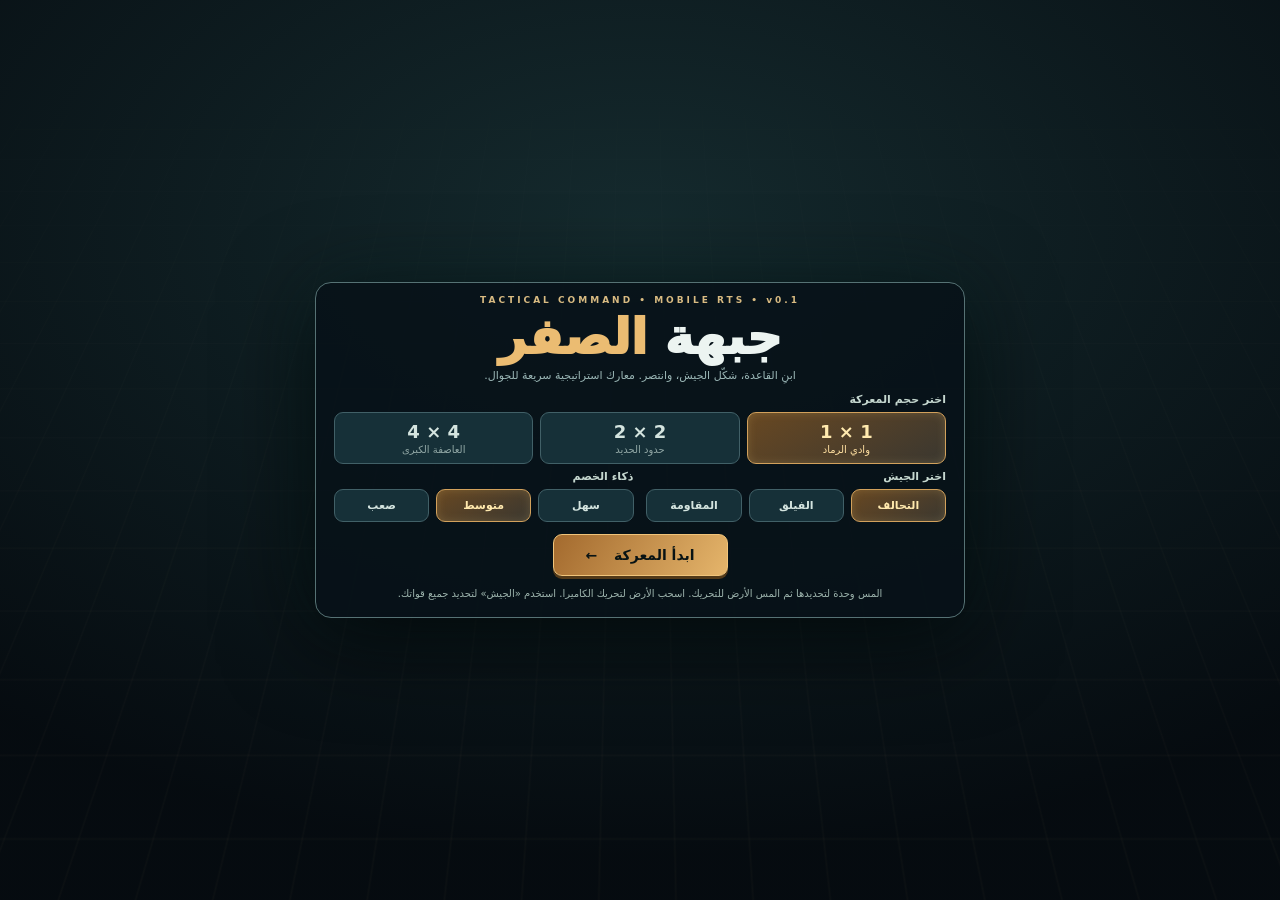
==== index.html @ 963eb769 "Add playable mobile RTS and Vercel-ready static app" ====
<!doctype html>
<html lang="ar" dir="rtl">
<head>
  <meta charset="utf-8">
  <meta name="viewport" content="width=device-width,initial-scale=1,maximum-scale=1,viewport-fit=cover,user-scalable=no">
  <meta name="theme-color" content="#0b1318">
  <meta name="mobile-web-app-capable" content="yes">
  <meta name="apple-mobile-web-app-capable" content="yes">
  <title>جبهة الصفر | ZERO FRONTIER</title>
  <link rel="stylesheet" href="styles.css">
  <link rel="manifest" href="manifest.webmanifest">
</head>
<body>
  <div id="gameRoot">
    <canvas id="gameCanvas" aria-label="ساحة المعركة"></canvas>
    <div id="hud" class="hidden">
      <div id="topbar">
        <div class="brand">جبهة <em>الصفر</em> <small>ZERO FRONTIER</small></div>
        <div class="stat"><span>الرصيد</span><b id="money">0</b><i>◈</i></div>
        <div class="stat hideSmall"><span>الدخل</span><b id="income">+0/ث</b></div>
        <div class="stat"><span>الجيش</span><b id="unitCount">0</b></div>
        <div class="stat hideSmall"><span>القواعد</span><b id="baseCount">0:0</b></div>
        <div class="spacer"></div>
        <button id="selectArmy" class="topBtn" title="تحديد كامل الجيش">☷ <span>الجيش</span></button>
        <button id="attackMove" class="topBtn" title="تفعيل هجوم أثناء التحرك">⌖ <span>هجوم</span></button>
        <button id="pauseBtn" class="topBtn" title="إيقاف مؤقت">Ⅱ</button>
      </div>
      <div id="notification"></div>
      <div id="leftTools">
        <button id="zoomIn" title="تقريب">＋</button>
        <button id="zoomOut" title="إبعاد">−</button>
        <button id="centerBase" title="العودة للقاعدة">⌂</button>
      </div>
      <div id="bottomArea">
        <div id="selectionInfo"><div class="selectionTitle" id="selectedTitle">القيادة العسكرية</div><div id="selectedDetails">ابنِ قاعدتك، ثم أنتج القوات ودافع عنها.</div></div>
        <div id="actionPanel"><div id="panelTabs"><button class="panelTab active" data-tab="build">▤ البناء</button><button class="panelTab" data-tab="units">⚔ القوات</button></div><div id="actionBar"></div></div>
        <div class="miniWrap"><canvas id="minimap" width="195" height="100" title="خريطة مصغرة"></canvas><div id="matchClock">00:00</div></div>
      </div>
      <button id="cancelMode" class="hidden">✕ إلغاء الأمر</button>
      <div id="hoverNote" class="hidden"></div>
    </div>
    <div id="startScreen" class="screen">
      <div class="menuBackdrop"></div>
      <div class="menuShell">
        <div class="eyebrow">TACTICAL COMMAND • MOBILE RTS • v0.1</div>
        <h1>جبهة <span>الصفر</span></h1>
        <p class="tagline">ابنِ القاعدة، شكّل الجيش، وانتصر. معارك استراتيجية سريعة للجوال.</p>
        <div class="configTitle">اختر حجم المعركة</div>
        <div class="choices" id="mapChoices">
          <button data-map="duel" class="choice active"><b>1 × 1</b><small>وادي الرماد</small></button>
          <button data-map="squads" class="choice"><b>2 × 2</b><small>حدود الحديد</small></button>
          <button data-map="war" class="choice"><b>4 × 4</b><small>العاصفة الكبرى</small></button>
        </div>
        <div class="configRow"><div><div class="configTitle">اختر الجيش</div><div class="choices compact" id="factionChoices">
          <button class="choice active" data-faction="alliance">التحالف</button><button class="choice" data-faction="legion">الفيلق</button><button class="choice" data-faction="rebels">المقاومة</button>
        </div></div><div><div class="configTitle">ذكاء الخصم</div><div class="choices compact" id="difficultyChoices">
          <button class="choice" data-diff="easy">سهل</button><button class="choice active" data-diff="normal">متوسط</button><button class="choice" data-diff="hard">صعب</button>
        </div></div></div>
        <button id="startBtn" class="primary">ابدأ المعركة <span>←</span></button>
        <p class="hint">المس وحدة لتحديدها ثم المس الأرض للتحريك. اسحب الأرض لتحريك الكاميرا. استخدم «الجيش» لتحديد جميع قواتك.</p>
      </div>
    </div>
    <div id="endScreen" class="screen hidden"><div class="endPanel"><div id="endIcon">✦</div><h2 id="endTitle"></h2><p id="endDetails"></p><button id="restartBtn" class="primary">معركة جديدة ↻</button></div></div>
    <div id="portraitGuard"><div class="rotateIcon">↻</div><h2>دوّر الهاتف للوضع الأفقي</h2><p>اللعبة مصمّمة للشاشة بالعرض</p></div>
    <div id="pauseOverlay" class="hidden"><div class="pauseCard"><h2>المعركة متوقفة</h2><button id="resumeBtn" class="primary">متابعة</button><button id="exitBtn" class="secondary">القائمة الرئيسية</button></div></div>
  </div>
  <script src="game.js"></script>
  <script>if ("serviceWorker" in navigator && location.protocol !== "file:") navigator.serviceWorker.register("./sw.js").catch(()=>{});</script>
</body>
</html>
---- styles.css ----
:root{--bg:#081116;--panel:rgba(10,23,27,.92);--line:#355158;--accent:#e4b465;--green:#4ed4a4;--muted:#a3b3b2;--red:#f07e70}
*{box-sizing:border-box;-webkit-tap-highlight-color:transparent}html,body{margin:0;width:100%;height:100%;overflow:hidden;background:#081116;color:#ecf4f1;font-family:system-ui,-apple-system,"Segoe UI",Tahoma,sans-serif;user-select:none;touch-action:none}
button{font:inherit;color:inherit;cursor:pointer;touch-action:manipulation}button:disabled{opacity:.38;cursor:default}.hidden{display:none!important}#gameRoot{height:100dvh;width:100vw;overflow:hidden;position:relative;background:#0a1217}#gameCanvas{position:absolute;inset:0;width:100%;height:100%;display:block;touch-action:none}
#hud{position:absolute;inset:0;pointer-events:none}#hud button,#hud canvas{pointer-events:auto}#topbar{position:absolute;top:0;left:0;right:0;min-height:49px;display:flex;flex-direction:row;align-items:center;gap:10px;padding:5px max(9px,env(safe-area-inset-right)) 5px max(9px,env(safe-area-inset-left));background:linear-gradient(#07151bee,#14272cdb);border-bottom:1px solid #58706b8a;box-shadow:0 5px 15px #0008}.brand{font-weight:900;white-space:nowrap;font-size:15px;color:#f3f6ed;border-left:1px solid #56706c;padding-left:10px}.brand em{font-style:normal;color:var(--accent)}.brand small{display:block;font-size:7px;letter-spacing:2px;font-weight:700;color:#93b0ab;text-align:right}.stat{display:flex;gap:5px;align-items:center;white-space:nowrap;font-size:11px;color:#b4c5c0}.stat b{font-size:15px;color:#fff;direction:ltr;unicode-bidi:embed}.stat i{font-style:normal;color:#f0c379}.spacer{flex:1}.topBtn{background:#173138b8;border:1px solid #56706c;border-radius:7px;padding:8px 9px;font-size:12px;font-weight:700}.topBtn.active{background:#6e5030;color:#ffdda0;border-color:#d6a75e}#notification{position:absolute;top:56px;left:50%;transform:translateX(-50%);max-width:70%;padding:7px 12px;background:#10252de8;border:1px solid #c8a266;color:#fff5d9;border-radius:7px;font-size:12px;opacity:0;transition:opacity .3s;text-align:center}#notification.show{opacity:1}
#leftTools{position:absolute;top:73px;left:10px;display:grid;gap:7px}#leftTools button{width:37px;height:34px;background:#0a1c23cc;border:1px solid #5a7270;border-radius:8px;font-weight:800;font-size:20px}
#bottomArea{position:absolute;left:0;right:0;bottom:0;min-height:101px;background:linear-gradient(0deg,#06141af2,#142a2dea);border-top:1px solid #537071;display:flex;flex-direction:row;align-items:center;gap:8px;padding:7px max(8px,env(safe-area-inset-right)) calc(7px + env(safe-area-inset-bottom)) max(8px,env(safe-area-inset-left));box-shadow:0 -8px 24px #06101299}.miniWrap{width:146px;flex-shrink:0;position:relative;order:3}#minimap{width:146px;height:77px;border:1px solid #75968a;border-radius:4px;background:#253a36;display:block}#matchClock{position:absolute;top:3px;left:3px;background:#06161de6;padding:1px 4px;font-size:10px;font-family:monospace;direction:ltr;border-radius:3px}.selectionTitle{font-size:12px;font-weight:850;color:var(--accent);margin-bottom:5px}#selectionInfo{width:165px;max-width:23%;font-size:10px;line-height:1.45;color:#b3c6bc;border-left:1px solid #55716a;min-height:74px;display:flex;flex-direction:column;justify-content:center;padding:5px 0 5px 7px;order:1}#selectedDetails{max-height:50px;overflow:hidden}#actionPanel{flex:1;min-width:0;display:flex;flex-direction:column;gap:4px;order:2;align-items:stretch}#panelTabs{display:flex;gap:5px;height:23px}#panelTabs .panelTab{padding:1px 14px;background:#20383a;border:1px solid #56716c;border-radius:6px;color:#bdd1c7;font-size:10px;font-weight:800}#panelTabs .panelTab.active{background:#a4773f;color:#131e20;border-color:#ecc680}#actionBar{display:flex;gap:5px;flex-wrap:nowrap;justify-content:flex-start;align-items:center;max-height:67px;overflow-x:auto;overflow-y:hidden;overscroll-behavior:contain;scrollbar-width:none}.action{flex:0 0 83px;min-height:62px;border:1px solid #526e6b;border-bottom:2px solid #8d9b84;border-radius:8px;background:linear-gradient(155deg,#284245,#152b31);position:relative;padding:5px 3px;display:flex;flex-direction:column;align-items:center;justify-content:center;gap:2px}.action:active{transform:translateY(1px)}.action.active{border-color:#ffcb78;background:#674521}.action .glyph{font-size:21px;line-height:1}.action .label{font-size:11px;font-weight:750;white-space:nowrap}.action .cost{font-size:9px;color:#ffcc8d;white-space:nowrap}#cancelMode{pointer-events:auto;position:absolute;bottom:114px;left:50%;transform:translateX(-50%);background:#572e2b;color:#ffe4d7;border:1px solid #d9856e;border-radius:10px;padding:10px 20px;box-shadow:0 5px 20px #0008}#hoverNote{position:absolute;bottom:119px;right:12px;background:#092029d9;border:1px solid #558479;border-radius:6px;padding:7px 10px;font-size:11px}
.screen{position:absolute;inset:0;z-index:10;display:flex;align-items:center;justify-content:center;overflow-y:auto;background:radial-gradient(ellipse 80% 70% at 50% 25%,#1d3b40b5,#060c11ee);padding:12px}.menuBackdrop{position:absolute;inset:0;pointer-events:none;background-image:linear-gradient(90deg,#d6b47809 1px,transparent 1px),linear-gradient(0deg,#d6b47809 1px,transparent 1px);background-size:44px 44px;transform:perspective(600px) rotateX(25deg) scale(1.3);mask-image:linear-gradient(transparent,#000)}.menuShell{position:relative;width:min(650px,100%);margin:auto;padding:12px 18px 15px;text-align:center;background:#071218df;border:1px solid #567274;box-shadow:0 20px 90px #000b,0 0 80px #0e4f5233;border-radius:16px}.eyebrow{color:#d9bb82;letter-spacing:3px;font-size:9px;font-weight:900;direction:ltr}.menuShell h1{font-size:clamp(29px,5vw,49px);line-height:1.06;margin:7px 0 3px;font-weight:1000}.menuShell h1 span{color:#ebbc72}.tagline{color:#9cb8b7;font-size:11px;margin:5px 0 11px}.configTitle{font-size:11px;font-weight:850;color:#c5d7cf;margin:6px 0 6px;text-align:right}.choices{display:flex;gap:7px}.choice{flex:1;min-width:0;display:flex;flex-direction:column;align-items:center;justify-content:center;gap:2px;background:#163038;border:1px solid #416067;color:#d4e4df;border-radius:9px;padding:8px 5px;white-space:nowrap}.choice b{font-size:18px;direction:ltr}.choice small{font-size:10px;color:#93a9a7}.choice.active{background:linear-gradient(150deg,#684822,#3a3730);border:1px solid #d2a15c;color:#ffe9ae;box-shadow:inset 0 0 10px #eccb7330}.choice.active small{color:#ffe0a1}.configRow{display:grid;grid-template-columns:1fr 1fr;gap:13px;text-align:right}.compact .choice{font-size:11px;padding:9px 4px;font-weight:750}.primary{border:1px solid #f1c47a;background:linear-gradient(120deg,#a36a2e,#e5b56b);box-shadow:0 3px 0 #523918;color:#081314;font-weight:900;font-size:14px;border-radius:9px;padding:12px 30px;margin:12px auto 1px;width:fit-content;min-width:175px}.primary span{margin-right:12px}.hint{font-size:10px;line-height:1.55;color:#9eb5ae;margin:9px 0 0}.endPanel,.pauseCard{text-align:center;padding:25px 35px;background:#10252b;border:1px solid #718784;border-radius:16px;box-shadow:0 20px 80px #000d;max-width:94vw}#endIcon{font-size:60px;color:#ecc17d}.endPanel h2{font-size:29px;margin:7px}.endPanel p{font-size:13px;color:#b8c7c3}.secondary{display:block;width:100%;margin:10px auto;border:1px solid #6c8280;border-radius:8px;background:#21393c;padding:9px}#pauseOverlay{position:absolute;inset:0;z-index:9;background:#000a;display:flex;align-items:center;justify-content:center}
#portraitGuard{display:none;position:absolute;inset:0;z-index:99;background:#08171d;color:#f4e7cc;align-items:center;justify-content:center;flex-direction:column;text-align:center}.rotateIcon{font-size:65px;line-height:1;color:#e4b465}#portraitGuard h2{font-size:17px;margin:12px}#portraitGuard p{font-size:12px;color:#9aafae}
@media (orientation:portrait) and (max-width:800px){#portraitGuard{display:flex}}@media(max-height:450px){#bottomArea{min-height:87px;padding-top:4px;padding-bottom:4px}.action{min-height:54px;flex-basis:76px}.menuShell{padding:8px 12px}.menuShell h1{font-size:27px}.tagline{margin:2px 0 7px}.configTitle{margin:3px 0}.choice{padding:6px 4px}.compact .choice{padding:7px 3px}.primary{margin:8px auto 0;padding:8px}.hint{font-size:9px;margin:4px 0 0}#selectionInfo{min-height:63px}.miniWrap{width:115px}#minimap{width:115px;height:65px}#topbar{min-height:43px}.stat{font-size:10px}.stat b{font-size:12px}.brand{font-size:13px}}@media(max-width:730px){.brand small,.hideSmall,.topBtn span{display:none}#topbar{gap:6px}.brand{padding-left:7px}.topBtn{padding:7px}.miniWrap{width:93px}#minimap{width:93px;height:62px}#selectionInfo{width:115px;font-size:9px}.action{flex-basis:68px;min-height:49px}.action .glyph{font-size:17px}.action .label{font-size:9px}.action .cost{font-size:8px}}
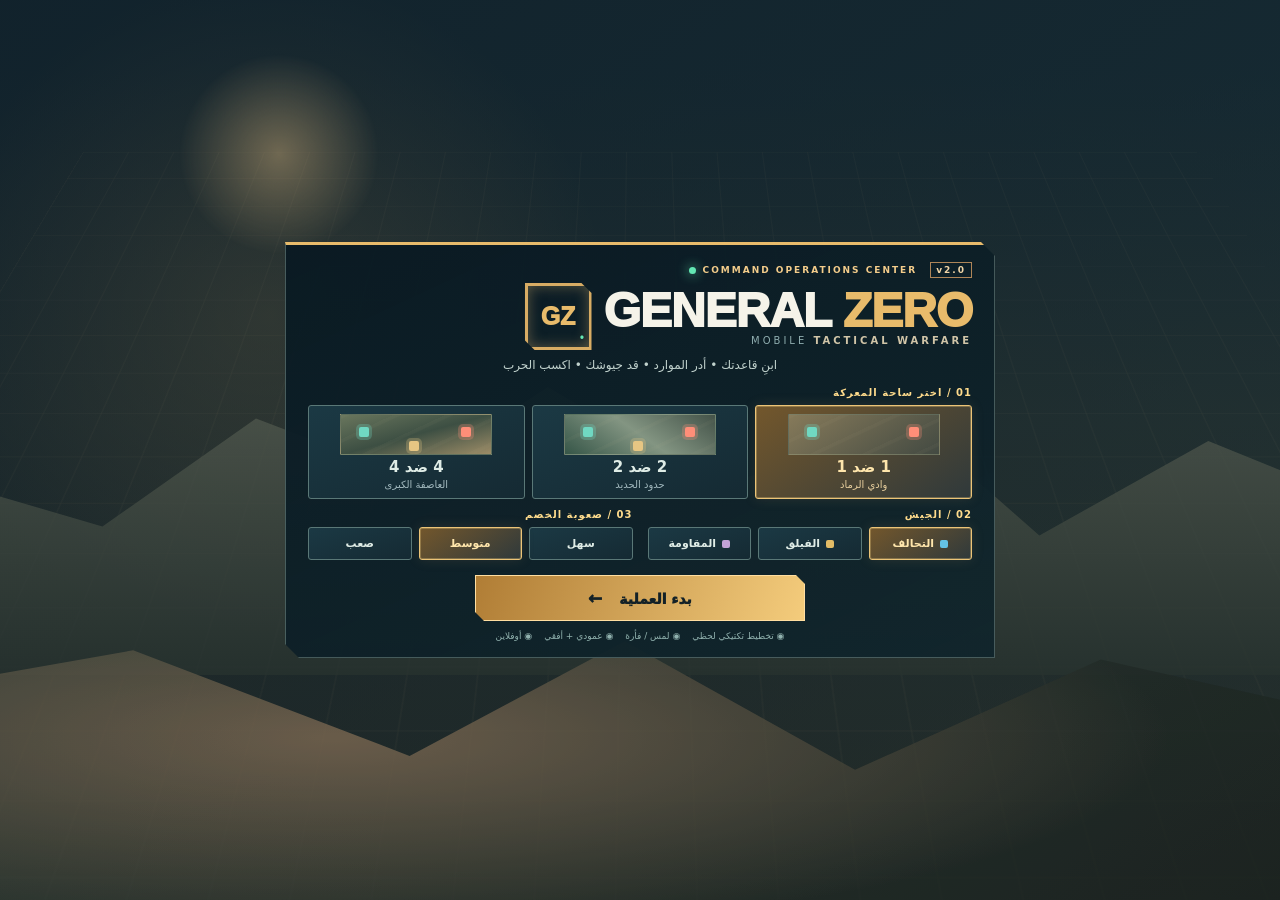
==== commit e81f79cb: "Major RTS v2 overhaul: portrait/landscape, tactics, art and auto-updating PWA" ====
--- a/index.html
+++ b/index.html
@@ -2,69 +2,91 @@
 <html lang="ar" dir="rtl">
 <head>
   <meta charset="utf-8">
-  <meta name="viewport" content="width=device-width,initial-scale=1,maximum-scale=1,viewport-fit=cover,user-scalable=no">
-  <meta name="theme-color" content="#0b1318">
+  <meta name="viewport" content="width=device-width, initial-scale=1, viewport-fit=cover, maximum-scale=1, user-scalable=no">
+  <meta name="theme-color" content="#0b1519">
   <meta name="mobile-web-app-capable" content="yes">
   <meta name="apple-mobile-web-app-capable" content="yes">
-  <title>جبهة الصفر | ZERO FRONTIER</title>
-  <link rel="stylesheet" href="styles.css">
-  <link rel="manifest" href="manifest.webmanifest">
+  <meta name="apple-mobile-web-app-status-bar-style" content="black-translucent">
+  <meta name="description" content="General Zero Mobile - معارك استراتيجية كاملة للمتصفح، عمودي أو أفقي، تعمل دون إنترنت.">
+  
+  
+  <link rel="manifest" href="manifest.webmanifest?v=2.0.0">
+  <link rel="icon" href="icon.svg" type="image/svg+xml">
+  <link rel="stylesheet" href="styles.css?v=2.0.0">
+  <title>GENERAL ZERO MOBILE | قيادة المعركة</title>
 </head>
 <body>
-  <div id="gameRoot">
-    <canvas id="gameCanvas" aria-label="ساحة المعركة"></canvas>
-    <div id="hud" class="hidden">
-      <div id="topbar">
-        <div class="brand">جبهة <em>الصفر</em> <small>ZERO FRONTIER</small></div>
-        <div class="stat"><span>الرصيد</span><b id="money">0</b><i>◈</i></div>
-        <div class="stat hideSmall"><span>الدخل</span><b id="income">+0/ث</b></div>
-        <div class="stat"><span>الجيش</span><b id="unitCount">0</b></div>
-        <div class="stat hideSmall"><span>القواعد</span><b id="baseCount">0:0</b></div>
-        <div class="spacer"></div>
-        <button id="selectArmy" class="topBtn" title="تحديد كامل الجيش">☷ <span>الجيش</span></button>
-        <button id="attackMove" class="topBtn" title="تفعيل هجوم أثناء التحرك">⌖ <span>هجوم</span></button>
-        <button id="pauseBtn" class="topBtn" title="إيقاف مؤقت">Ⅱ</button>
+<div id="gameRoot">
+  <canvas id="gameCanvas" aria-label="ساحة المعركة الاستراتيجية"></canvas>
+  <div id="hud" class="hidden">
+    <header id="topbar">
+      <div class="brand"><span class="brandBadge">GZ</span><span class="brandWords"><b>GENERAL <em>ZERO</em></b><small>MOBILE COMMAND • <span id="versionSmall">2.0</span></small></span></div>
+      <div class="statusPill gold"><span class="statIcon">◆</span><span class="statusLabel">الأرصدة</span><b id="money">0</b></div>
+      <div class="statusPill incomePill"><span class="statIcon">↗</span><span class="statusLabel">الدخل</span><b id="income">+0/ث</b></div>
+      <div class="statusPill"><span class="statIcon">▣</span><span class="statusLabel">الوحدات</span><b id="unitCount">0</b></div>
+      <div class="statusPill bases"><span class="statusLabel">الفرق</span><b id="baseCount">0:0</b></div>
+      <div class="topActions">
+        <button id="selectArea" class="topBtn" title="تحديد مجموعة بمستطيل">▱ <span>تحديد</span></button>
+        <button id="selectArmy" class="topBtn" title="تحديد كل وحداتك">◉ <span>الجيش</span></button>
+        <button id="attackMove" class="topBtn" title="هجوم أثناء التحرك">⌖ <span>هجوم</span></button>
+        <button id="pauseBtn" class="topBtn iconOnly" title="إيقاف مؤقت">Ⅱ</button>
       </div>
-      <div id="notification"></div>
-      <div id="leftTools">
-        <button id="zoomIn" title="تقريب">＋</button>
-        <button id="zoomOut" title="إبعاد">−</button>
-        <button id="centerBase" title="العودة للقاعدة">⌂</button>
+    </header>
+    <div id="notification" role="status" aria-live="polite"></div>
+    <div id="leftTools" aria-label="تحكم الخريطة">
+      <button id="zoomIn" aria-label="تكبير الخريطة">＋</button>
+      <button id="zoomOut" aria-label="تصغير الخريطة">−</button>
+      <button id="centerBase" aria-label="الرجوع للقاعدة">⌂</button>
+    </div>
+    <div id="objectiveCard"><span class="liveDot"></span><span id="objectiveText">ابنِ اقتصادك وقوّاتك، ثم دمّر مراكز العدو.</span></div>
+    <section id="bottomArea" aria-label="لوحة القيادة">
+      <div class="miniWrap"><div class="minimapHeading"><b>الميدان</b><time id="matchClock">00:00</time></div><canvas id="minimap" width="200" height="112" title="المس الخريطة للانتقال"></canvas></div>
+      <div id="selectionInfo"><div class="selectionEyebrow">الاستخبارات التكتيكية</div><div class="selectionTitle" id="selectedTitle">مركز القيادة</div><div id="selectedDetails">ابنِ البنية العسكرية وسيطر على الموارد.</div></div>
+      <div id="actionPanel">
+        <nav id="panelTabs" aria-label="تصنيفات الأوامر">
+          <button class="panelTab active" data-tab="build">▤ <span>الإنشاءات</span></button>
+          <button class="panelTab" data-tab="units">♜ <span>القوات</span></button>
+          <button class="panelTab" data-tab="tech">⬡ <span>التطوير</span></button>
+          <button class="panelTab" data-tab="command">⌖ <span>الدعم</span></button>
+        </nav>
+        <div id="actionBar" aria-live="polite"></div>
       </div>
-      <div id="bottomArea">
-        <div id="selectionInfo"><div class="selectionTitle" id="selectedTitle">القيادة العسكرية</div><div id="selectedDetails">ابنِ قاعدتك، ثم أنتج القوات ودافع عنها.</div></div>
-        <div id="actionPanel"><div id="panelTabs"><button class="panelTab active" data-tab="build">▤ البناء</button><button class="panelTab" data-tab="units">⚔ القوات</button></div><div id="actionBar"></div></div>
-        <div class="miniWrap"><canvas id="minimap" width="195" height="100" title="خريطة مصغرة"></canvas><div id="matchClock">00:00</div></div>
+    </section>
+    <button id="cancelMode" class="hidden">✕ إلغاء الأمر</button>
+    <div id="hoverNote" class="hidden"></div>
+  </div>
+  <div id="startScreen" class="screen">
+    <div class="menuBackdrop" aria-hidden="true"><div class="menuGrid"></div><div class="menuHorizon"></div><div class="menuSun"></div><div class="menuTerrain"></div></div>
+    <div class="menuShell">
+      <div class="eyebrow"><span class="liveDot"></span> COMMAND OPERATIONS CENTER <span class="versionTag">v2.0</span></div>
+      <div class="menuTitle"><div class="menuLogo">GZ<span>•</span></div><div><h1>GENERAL <span>ZERO</span></h1><div class="menuSub">MOBILE <b>TACTICAL WARFARE</b></div></div></div>
+      <p class="tagline">ابنِ قاعدتك • أدر الموارد • قد جيوشك • اكسب الحرب</p>
+      <div class="configTitle">01 / اختر ساحة المعركة</div>
+      <div class="choices maps" id="mapChoices">
+        <button data-map="duel" class="choice active"><span class="mapPreview desert"><i></i><i></i></span><b>1 ضد 1</b><small>وادي الرماد</small></button>
+        <button data-map="squads" class="choice"><span class="mapPreview hills"><i></i><i></i><i></i></span><b>2 ضد 2</b><small>حدود الحديد</small></button>
+        <button data-map="war" class="choice"><span class="mapPreview plateau"><i></i><i></i><i></i></span><b>4 ضد 4</b><small>العاصفة الكبرى</small></button>
       </div>
-      <button id="cancelMode" class="hidden">✕ إلغاء الأمر</button>
-      <div id="hoverNote" class="hidden"></div>
+      <div class="configRow">
+        <div><div class="configTitle">02 / الجيش</div><div class="choices compact" id="factionChoices">
+          <button class="choice active" data-faction="alliance"><span class="factionDot alliance"></span>التحالف</button>
+          <button class="choice" data-faction="legion"><span class="factionDot legion"></span>الفيلق</button>
+          <button class="choice" data-faction="rebels"><span class="factionDot rebels"></span>المقاومة</button>
+        </div></div>
+        <div><div class="configTitle">03 / صعوبة الخصم</div><div class="choices compact" id="difficultyChoices">
+          <button class="choice" data-diff="easy">سهل</button><button class="choice active" data-diff="normal">متوسط</button><button class="choice" data-diff="hard">صعب</button>
+        </div></div>
+      </div>
+      <button id="startBtn" class="primary">بدء العملية <span>←</span></button>
+      <div class="menuFooter"><span>◉ تخطيط تكتيكي لحظي</span><span>◉ لمس / فأرة</span><span>◉ عمودي + أفقي</span><span>◉ أوفلاين</span></div>
     </div>
-    <div id="startScreen" class="screen">
-      <div class="menuBackdrop"></div>
-      <div class="menuShell">
-        <div class="eyebrow">TACTICAL COMMAND • MOBILE RTS • v0.1</div>
-        <h1>جبهة <span>الصفر</span></h1>
-        <p class="tagline">ابنِ القاعدة، شكّل الجيش، وانتصر. معارك استراتيجية سريعة للجوال.</p>
-        <div class="configTitle">اختر حجم المعركة</div>
-        <div class="choices" id="mapChoices">
-          <button data-map="duel" class="choice active"><b>1 × 1</b><small>وادي الرماد</small></button>
-          <button data-map="squads" class="choice"><b>2 × 2</b><small>حدود الحديد</small></button>
-          <button data-map="war" class="choice"><b>4 × 4</b><small>العاصفة الكبرى</small></button>
-        </div>
-        <div class="configRow"><div><div class="configTitle">اختر الجيش</div><div class="choices compact" id="factionChoices">
-          <button class="choice active" data-faction="alliance">التحالف</button><button class="choice" data-faction="legion">الفيلق</button><button class="choice" data-faction="rebels">المقاومة</button>
-        </div></div><div><div class="configTitle">ذكاء الخصم</div><div class="choices compact" id="difficultyChoices">
-          <button class="choice" data-diff="easy">سهل</button><button class="choice active" data-diff="normal">متوسط</button><button class="choice" data-diff="hard">صعب</button>
-        </div></div></div>
-        <button id="startBtn" class="primary">ابدأ المعركة <span>←</span></button>
-        <p class="hint">المس وحدة لتحديدها ثم المس الأرض للتحريك. اسحب الأرض لتحريك الكاميرا. استخدم «الجيش» لتحديد جميع قواتك.</p>
-      </div>
-    </div>
-    <div id="endScreen" class="screen hidden"><div class="endPanel"><div id="endIcon">✦</div><h2 id="endTitle"></h2><p id="endDetails"></p><button id="restartBtn" class="primary">معركة جديدة ↻</button></div></div>
-    <div id="portraitGuard"><div class="rotateIcon">↻</div><h2>دوّر الهاتف للوضع الأفقي</h2><p>اللعبة مصمّمة للشاشة بالعرض</p></div>
-    <div id="pauseOverlay" class="hidden"><div class="pauseCard"><h2>المعركة متوقفة</h2><button id="resumeBtn" class="primary">متابعة</button><button id="exitBtn" class="secondary">القائمة الرئيسية</button></div></div>
   </div>
-  <script src="game.js"></script>
-  <script>if ("serviceWorker" in navigator && location.protocol !== "file:") navigator.serviceWorker.register("./sw.js").catch(()=>{});</script>
+  <div id="endScreen" class="screen hidden"><div class="endPanel"><div id="endIcon">✦</div><div class="eyebrow">MISSION REPORT</div><h2 id="endTitle"></h2><p id="endDetails"></p><button id="restartBtn" class="primary">معركة جديدة ↻</button></div></div>
+  <div id="pauseOverlay" class="hidden"><div class="pauseCard"><span class="eyebrow">COMMAND PAUSED</span><h2>المعركة متوقفة</h2><p>خذ وقتك، القوات بانتظار أوامرك.</p><button id="resumeBtn" class="primary">متابعة المعركة ▶</button><button id="exitBtn" class="secondary">العودة للقائمة</button></div></div>
+  <div id="updateToast" class="hidden" role="status"><span>✦ يوجد إصدار جديد للعبة</span><button id="updateNow">تحديث الآن</button></div>
+</div>
+<script src="game.js?v=2.0.0"></script>
+<script src="pwa.js?v=2.0.0" defer></script>
+
 </body>
 </html>
--- a/styles.css
+++ b/styles.css
@@ -1,9 +1,16 @@
-:root{--bg:#081116;--panel:rgba(10,23,27,.92);--line:#355158;--accent:#e4b465;--green:#4ed4a4;--muted:#a3b3b2;--red:#f07e70}
-*{box-sizing:border-box;-webkit-tap-highlight-color:transparent}html,body{margin:0;width:100%;height:100%;overflow:hidden;background:#081116;color:#ecf4f1;font-family:system-ui,-apple-system,"Segoe UI",Tahoma,sans-serif;user-select:none;touch-action:none}
-button{font:inherit;color:inherit;cursor:pointer;touch-action:manipulation}button:disabled{opacity:.38;cursor:default}.hidden{display:none!important}#gameRoot{height:100dvh;width:100vw;overflow:hidden;position:relative;background:#0a1217}#gameCanvas{position:absolute;inset:0;width:100%;height:100%;display:block;touch-action:none}
-#hud{position:absolute;inset:0;pointer-events:none}#hud button,#hud canvas{pointer-events:auto}#topbar{position:absolute;top:0;left:0;right:0;min-height:49px;display:flex;flex-direction:row;align-items:center;gap:10px;padding:5px max(9px,env(safe-area-inset-right)) 5px max(9px,env(safe-area-inset-left));background:linear-gradient(#07151bee,#14272cdb);border-bottom:1px solid #58706b8a;box-shadow:0 5px 15px #0008}.brand{font-weight:900;white-space:nowrap;font-size:15px;color:#f3f6ed;border-left:1px solid #56706c;padding-left:10px}.brand em{font-style:normal;color:var(--accent)}.brand small{display:block;font-size:7px;letter-spacing:2px;font-weight:700;color:#93b0ab;text-align:right}.stat{display:flex;gap:5px;align-items:center;white-space:nowrap;font-size:11px;color:#b4c5c0}.stat b{font-size:15px;color:#fff;direction:ltr;unicode-bidi:embed}.stat i{font-style:normal;color:#f0c379}.spacer{flex:1}.topBtn{background:#173138b8;border:1px solid #56706c;border-radius:7px;padding:8px 9px;font-size:12px;font-weight:700}.topBtn.active{background:#6e5030;color:#ffdda0;border-color:#d6a75e}#notification{position:absolute;top:56px;left:50%;transform:translateX(-50%);max-width:70%;padding:7px 12px;background:#10252de8;border:1px solid #c8a266;color:#fff5d9;border-radius:7px;font-size:12px;opacity:0;transition:opacity .3s;text-align:center}#notification.show{opacity:1}
-#leftTools{position:absolute;top:73px;left:10px;display:grid;gap:7px}#leftTools button{width:37px;height:34px;background:#0a1c23cc;border:1px solid #5a7270;border-radius:8px;font-weight:800;font-size:20px}
-#bottomArea{position:absolute;left:0;right:0;bottom:0;min-height:101px;background:linear-gradient(0deg,#06141af2,#142a2dea);border-top:1px solid #537071;display:flex;flex-direction:row;align-items:center;gap:8px;padding:7px max(8px,env(safe-area-inset-right)) calc(7px + env(safe-area-inset-bottom)) max(8px,env(safe-area-inset-left));box-shadow:0 -8px 24px #06101299}.miniWrap{width:146px;flex-shrink:0;position:relative;order:3}#minimap{width:146px;height:77px;border:1px solid #75968a;border-radius:4px;background:#253a36;display:block}#matchClock{position:absolute;top:3px;left:3px;background:#06161de6;padding:1px 4px;font-size:10px;font-family:monospace;direction:ltr;border-radius:3px}.selectionTitle{font-size:12px;font-weight:850;color:var(--accent);margin-bottom:5px}#selectionInfo{width:165px;max-width:23%;font-size:10px;line-height:1.45;color:#b3c6bc;border-left:1px solid #55716a;min-height:74px;display:flex;flex-direction:column;justify-content:center;padding:5px 0 5px 7px;order:1}#selectedDetails{max-height:50px;overflow:hidden}#actionPanel{flex:1;min-width:0;display:flex;flex-direction:column;gap:4px;order:2;align-items:stretch}#panelTabs{display:flex;gap:5px;height:23px}#panelTabs .panelTab{padding:1px 14px;background:#20383a;border:1px solid #56716c;border-radius:6px;color:#bdd1c7;font-size:10px;font-weight:800}#panelTabs .panelTab.active{background:#a4773f;color:#131e20;border-color:#ecc680}#actionBar{display:flex;gap:5px;flex-wrap:nowrap;justify-content:flex-start;align-items:center;max-height:67px;overflow-x:auto;overflow-y:hidden;overscroll-behavior:contain;scrollbar-width:none}.action{flex:0 0 83px;min-height:62px;border:1px solid #526e6b;border-bottom:2px solid #8d9b84;border-radius:8px;background:linear-gradient(155deg,#284245,#152b31);position:relative;padding:5px 3px;display:flex;flex-direction:column;align-items:center;justify-content:center;gap:2px}.action:active{transform:translateY(1px)}.action.active{border-color:#ffcb78;background:#674521}.action .glyph{font-size:21px;line-height:1}.action .label{font-size:11px;font-weight:750;white-space:nowrap}.action .cost{font-size:9px;color:#ffcc8d;white-space:nowrap}#cancelMode{pointer-events:auto;position:absolute;bottom:114px;left:50%;transform:translateX(-50%);background:#572e2b;color:#ffe4d7;border:1px solid #d9856e;border-radius:10px;padding:10px 20px;box-shadow:0 5px 20px #0008}#hoverNote{position:absolute;bottom:119px;right:12px;background:#092029d9;border:1px solid #558479;border-radius:6px;padding:7px 10px;font-size:11px}
-.screen{position:absolute;inset:0;z-index:10;display:flex;align-items:center;justify-content:center;overflow-y:auto;background:radial-gradient(ellipse 80% 70% at 50% 25%,#1d3b40b5,#060c11ee);padding:12px}.menuBackdrop{position:absolute;inset:0;pointer-events:none;background-image:linear-gradient(90deg,#d6b47809 1px,transparent 1px),linear-gradient(0deg,#d6b47809 1px,transparent 1px);background-size:44px 44px;transform:perspective(600px) rotateX(25deg) scale(1.3);mask-image:linear-gradient(transparent,#000)}.menuShell{position:relative;width:min(650px,100%);margin:auto;padding:12px 18px 15px;text-align:center;background:#071218df;border:1px solid #567274;box-shadow:0 20px 90px #000b,0 0 80px #0e4f5233;border-radius:16px}.eyebrow{color:#d9bb82;letter-spacing:3px;font-size:9px;font-weight:900;direction:ltr}.menuShell h1{font-size:clamp(29px,5vw,49px);line-height:1.06;margin:7px 0 3px;font-weight:1000}.menuShell h1 span{color:#ebbc72}.tagline{color:#9cb8b7;font-size:11px;margin:5px 0 11px}.configTitle{font-size:11px;font-weight:850;color:#c5d7cf;margin:6px 0 6px;text-align:right}.choices{display:flex;gap:7px}.choice{flex:1;min-width:0;display:flex;flex-direction:column;align-items:center;justify-content:center;gap:2px;background:#163038;border:1px solid #416067;color:#d4e4df;border-radius:9px;padding:8px 5px;white-space:nowrap}.choice b{font-size:18px;direction:ltr}.choice small{font-size:10px;color:#93a9a7}.choice.active{background:linear-gradient(150deg,#684822,#3a3730);border:1px solid #d2a15c;color:#ffe9ae;box-shadow:inset 0 0 10px #eccb7330}.choice.active small{color:#ffe0a1}.configRow{display:grid;grid-template-columns:1fr 1fr;gap:13px;text-align:right}.compact .choice{font-size:11px;padding:9px 4px;font-weight:750}.primary{border:1px solid #f1c47a;background:linear-gradient(120deg,#a36a2e,#e5b56b);box-shadow:0 3px 0 #523918;color:#081314;font-weight:900;font-size:14px;border-radius:9px;padding:12px 30px;margin:12px auto 1px;width:fit-content;min-width:175px}.primary span{margin-right:12px}.hint{font-size:10px;line-height:1.55;color:#9eb5ae;margin:9px 0 0}.endPanel,.pauseCard{text-align:center;padding:25px 35px;background:#10252b;border:1px solid #718784;border-radius:16px;box-shadow:0 20px 80px #000d;max-width:94vw}#endIcon{font-size:60px;color:#ecc17d}.endPanel h2{font-size:29px;margin:7px}.endPanel p{font-size:13px;color:#b8c7c3}.secondary{display:block;width:100%;margin:10px auto;border:1px solid #6c8280;border-radius:8px;background:#21393c;padding:9px}#pauseOverlay{position:absolute;inset:0;z-index:9;background:#000a;display:flex;align-items:center;justify-content:center}
-#portraitGuard{display:none;position:absolute;inset:0;z-index:99;background:#08171d;color:#f4e7cc;align-items:center;justify-content:center;flex-direction:column;text-align:center}.rotateIcon{font-size:65px;line-height:1;color:#e4b465}#portraitGuard h2{font-size:17px;margin:12px}#portraitGuard p{font-size:12px;color:#9aafae}
-@media (orientation:portrait) and (max-width:800px){#portraitGuard{display:flex}}@media(max-height:450px){#bottomArea{min-height:87px;padding-top:4px;padding-bottom:4px}.action{min-height:54px;flex-basis:76px}.menuShell{padding:8px 12px}.menuShell h1{font-size:27px}.tagline{margin:2px 0 7px}.configTitle{margin:3px 0}.choice{padding:6px 4px}.compact .choice{padding:7px 3px}.primary{margin:8px auto 0;padding:8px}.hint{font-size:9px;margin:4px 0 0}#selectionInfo{min-height:63px}.miniWrap{width:115px}#minimap{width:115px;height:65px}#topbar{min-height:43px}.stat{font-size:10px}.stat b{font-size:12px}.brand{font-size:13px}}@media(max-width:730px){.brand small,.hideSmall,.topBtn span{display:none}#topbar{gap:6px}.brand{padding-left:7px}.topBtn{padding:7px}.miniWrap{width:93px}#minimap{width:93px;height:62px}#selectionInfo{width:115px;font-size:9px}.action{flex-basis:68px;min-height:49px}.action .glyph{font-size:17px}.action .label{font-size:9px}.action .cost{font-size:8px}}
+:root{--bg:#071115;--panel:#0d2028;--panel2:#142c36;--line:#3c6268;--line2:#27444b;--gold:#e8bb6b;--gold2:#ffdc8d;--green:#63e7b3;--red:#ff8474;--text:#ecf3f1;--muted:#98b1b6;--header-h:49px;--bottom-h:132px}
+*{box-sizing:border-box;-webkit-tap-highlight-color:transparent}html,body{margin:0;width:100%;height:100%;overflow:hidden;background:var(--bg);color:var(--text);font-family:system-ui,-apple-system,"Segoe UI",Tahoma,Arial,sans-serif;user-select:none;-webkit-user-select:none;touch-action:none}button{font:inherit;color:inherit;cursor:pointer;touch-action:manipulation}button:focus-visible{outline:2px solid var(--gold2);outline-offset:2px}button:disabled{opacity:.35;filter:saturate(.3);cursor:default}button:not(:disabled):active{transform:translateY(1px)}.hidden{display:none!important}#gameRoot{height:100dvh;width:100vw;overflow:hidden;position:relative;background:#081216;isolation:isolate}#gameCanvas{position:absolute;inset:0;display:block;width:100%;height:100%;touch-action:none}#hud{position:absolute;inset:0;pointer-events:none;z-index:2}#hud button,#hud canvas,#hud nav{pointer-events:auto}
+#topbar{pointer-events:auto;position:absolute;top:0;left:0;right:0;min-height:var(--header-h);display:flex;direction:rtl;align-items:center;gap:8px;padding:5px max(9px,env(safe-area-inset-right)) 5px max(9px,env(safe-area-inset-left));background:linear-gradient(180deg,#07151bf9,#112a33f3);border-bottom:1px solid #7f9a8d61;box-shadow:0 5px 18px #061015aa;backdrop-filter:blur(10px)}.brand{display:flex;align-items:center;gap:7px;white-space:nowrap;border-left:1px solid #5f777b69;padding-left:11px}.brandBadge{width:29px;height:29px;background:linear-gradient(135deg,#ddbb72,#7b542d);color:#07151b;display:grid;place-items:center;font-size:12px;font-weight:1000;clip-path:polygon(16% 0,100% 0,100% 84%,84% 100%,0 100%,0 16%)}.brandWords b{display:block;font-family:Arial,sans-serif;font-size:11px;letter-spacing:.7px;direction:ltr;text-align:right}.brandWords b em{font-style:normal;color:var(--gold)}.brandWords small{display:block;text-align:right;font-size:7px;color:#91aeb1;letter-spacing:.7px;direction:ltr}.statusPill{display:flex;align-items:center;gap:5px;border:1px solid #4c73705e;background:#20363e83;padding:6px 9px;border-radius:3px;white-space:nowrap;font-size:10px;max-height:33px}.statusPill.gold{border-color:#b18f5380;background:#735a2d33}.statusPill b{font-size:13px;direction:ltr;font-variant-numeric:tabular-nums;color:#fff}.statusLabel{color:#9fb5b9}.statIcon{font-size:13px;color:var(--green)}.gold .statIcon,.gold b{color:var(--gold2)}.topActions{display:flex;align-items:center;gap:5px;margin-right:auto}.topBtn{background:linear-gradient(180deg,#254652,#122b35);border:1px solid #587c7c;border-radius:4px;min-height:33px;padding:5px 10px;font-size:11px;font-weight:850;white-space:nowrap}.topBtn.active{background:linear-gradient(160deg,#9d7136,#684b2d);border-color:var(--gold);color:#fff0bc}.topBtn.iconOnly{font-size:17px;min-width:36px}#notification{position:absolute;top:calc(var(--header-h) + 12px);left:50%;transform:translateX(-50%);max-width:80%;padding:9px 13px;background:#092029ec;border:1px solid var(--gold);box-shadow:0 6px 30px #0009;color:#ffebc0;font-size:12px;font-weight:750;line-height:1.5;border-radius:5px;opacity:0;transition:opacity .25s;text-align:center;z-index:4}#notification.show{opacity:1}
+#leftTools{position:absolute;top:calc(var(--header-h) + 58px);left:max(9px,env(safe-area-inset-left));display:grid;gap:5px}#leftTools button{width:37px;height:36px;background:#0b212ad9;border:1px solid #6a8f8a99;border-radius:4px;font-size:21px;font-weight:800;box-shadow:0 4px 10px #0006}#objectiveCard{position:absolute;top:calc(var(--header-h) + 10px);right:max(9px,env(safe-area-inset-right));display:flex;align-items:center;gap:7px;max-width:min(350px,55vw);background:#0b1e26dc;border:1px solid #4a757096;border-right:3px solid #61ddba;padding:8px 12px;font-size:10px;color:#d6e4db;line-height:1.5}.liveDot{display:inline-block;width:7px;height:7px;border-radius:50%;background:var(--green);box-shadow:0 0 12px var(--green);flex-shrink:0}
+#bottomArea{pointer-events:auto;position:absolute;bottom:0;left:0;right:0;min-height:var(--bottom-h);display:flex;direction:ltr;align-items:stretch;gap:9px;padding:9px max(10px,env(safe-area-inset-left)) calc(8px + env(safe-area-inset-bottom)) max(10px,env(safe-area-inset-right));background:linear-gradient(0deg,#07141beb,#142b36f7);border-top:2px solid #8b9d9066;box-shadow:0 -7px 28px #0008;backdrop-filter:blur(10px)}#bottomArea:before{content:"";position:absolute;top:-4px;left:4%;right:4%;height:1px;background:linear-gradient(90deg,transparent,#e7c38177,transparent)}.miniWrap{width:159px;min-width:0;flex-shrink:0;align-self:center;direction:rtl}.minimapHeading{display:flex;align-items:center;justify-content:space-between;color:#c9dfd2;padding:0 2px 4px;font-size:10px;letter-spacing:.2px}.minimapHeading time{color:var(--gold2);font-size:10px;font-family:monospace}#minimap{width:100%;height:80px;display:block;background:#223936;border:1px solid #93ad9d;box-shadow:inset 0 0 10px #0008,0 2px 12px #0005;image-rendering:auto}#selectionInfo{width:164px;min-width:120px;max-width:22%;border-right:1px solid #6787846b;padding:10px 9px 5px 0;align-self:stretch;display:flex;flex-direction:column;justify-content:center;direction:rtl}.selectionEyebrow{font-size:8px;color:#71999d;letter-spacing:1px;margin-bottom:6px}.selectionTitle{font-size:13px;font-weight:950;color:var(--gold2);margin-bottom:6px}#selectedDetails{font-size:10px;line-height:1.6;color:#b5c9c7;max-height:74px;overflow:hidden}#actionPanel{flex:1;min-width:0;display:flex;flex-direction:column;direction:rtl;gap:7px}#panelTabs{display:flex;gap:6px;height:27px;align-items:stretch;flex-wrap:nowrap;overflow-x:auto;scrollbar-width:none}.panelTab{padding:4px 12px;background:#1d3842;border:1px solid #43626c;border-bottom:2px solid #41646b;clip-path:polygon(0 0,calc(100% - 6px) 0,100% 6px,100% 100%,0 100%);font-size:10px;font-weight:850;white-space:nowrap;color:#b8d0d0;flex-shrink:0}.panelTab.active{background:linear-gradient(145deg,#d4a85a,#a77939);border-color:#ffde8f;color:#142024}#actionBar{display:flex;align-items:stretch;gap:6px;min-height:0;flex:1;overflow-x:auto;overflow-y:hidden;overscroll-behavior-x:contain;scrollbar-width:thin;scrollbar-color:#66888a transparent;direction:rtl}.action{position:relative;flex:0 0 92px;min-height:66px;display:flex;flex-direction:column;align-items:center;justify-content:center;gap:2px;padding:7px 4px;border:1px solid #436770;border-bottom:2px solid #799591;border-radius:3px;background:linear-gradient(145deg,#274451,#132833 82%);transition:border-color .13s,background .13s;overflow:hidden}.action:before{content:"";position:absolute;top:0;right:0;width:19px;height:2px;background:#8db9a0ad}.action:not(:disabled):active,.action.active{border-color:#f9d28a;background:linear-gradient(135deg,#6d522f,#27393a)}.action .glyph{font-size:21px;line-height:1.05;color:#e6d39f;text-shadow:0 1px 8px #f3ca7440}.action .label{font-size:10px;font-weight:900;white-space:nowrap;max-width:100%;overflow:hidden;text-overflow:ellipsis}.action .cost{font-size:9px;font-weight:700;white-space:nowrap;color:#dfb86e}.action .cost.cooldown{color:#8cbfbb}.action.done{border-color:#50815f;background:#1f493d}.action.done .cost{color:#83e2ac}#cancelMode{pointer-events:auto;position:absolute;bottom:calc(var(--bottom-h) + 10px);left:50%;transform:translateX(-50%);background:#693b32;color:#ffe0d7;border:1px solid #d48d7b;border-radius:4px;padding:10px 18px;font-size:12px;font-weight:800;box-shadow:0 5px 20px #0009}
+.screen{position:absolute;inset:0;z-index:10;display:flex;align-items:center;justify-content:center;padding:10px;overflow-y:auto;overflow-x:hidden;background:linear-gradient(110deg,#0a1922c9,#050f15bb)}.menuBackdrop{position:absolute;inset:0;pointer-events:none;overflow:hidden;background:linear-gradient(145deg,#0a1823a0,#0d222c52),radial-gradient(circle at 21% 35%,#c39e5c52,transparent 29%),linear-gradient(180deg,#1e343b 8%,#2f3b36 47%,#2e3026 100%)}.menuGrid{position:absolute;inset:0;opacity:.34;background:linear-gradient(#eac17c13 1px,transparent 1px),linear-gradient(90deg,#eac17c15 1px,transparent 1px);background-size:52px 52px;transform:perspective(700px) rotateX(25deg) scale(1.4);transform-origin:center 80%}.menuHorizon{position:absolute;inset:25% -10% 25% -10%;opacity:.75;clip-path:polygon(0 70%,7% 59%,15% 67%,25% 43%,35% 56%,44% 36%,55% 58%,68% 45%,76% 69%,87% 48%,100% 66%,100% 100%,0 100%);background:linear-gradient(180deg,#6f7465,#28332f)}.menuSun{position:absolute;width:200px;height:200px;left:14%;top:6%;background:radial-gradient(circle,#f2c98a60,transparent 71%);border-radius:50%}.menuTerrain{position:absolute;bottom:-10%;left:-10%;right:-10%;height:51%;opacity:.8;background:radial-gradient(ellipse at 30% 45%,#7b6852 1%,transparent 55%),linear-gradient(150deg,#34433b,#171d1b);clip-path:polygon(0 36%,17% 26%,35% 49%,49% 24%,64% 52%,80% 28%,100% 43%,100% 100%,0 100%)}.menuShell{position:relative;width:min(710px,100%);max-height:calc(100dvh - 20px);overflow-y:auto;scrollbar-width:thin;margin:auto;padding:17px 22px 16px;background:linear-gradient(155deg,#0a1a23f7,#10252ced);border:1px solid #78908a8a;border-top:3px solid var(--gold);box-shadow:0 25px 90px #000e,0 0 75px #1b5a5b42;clip-path:polygon(0 0,calc(100% - 14px) 0,100% 14px,100% 100%,14px 100%,0 calc(100% - 14px));text-align:right}.eyebrow{display:flex;align-items:center;gap:7px;direction:ltr;justify-content:flex-end;color:#f4cd8b;font-size:9px;letter-spacing:2px;font-weight:900}.versionTag{margin-left:6px;border:1px solid #ae8558;padding:2px 5px;color:#f2d6a7}.menuTitle{display:flex;align-items:center;gap:12px;direction:ltr;justify-content:flex-end;margin:5px 0 2px}.menuLogo{display:grid;place-items:center;position:relative;flex-shrink:0;width:67px;height:67px;border:3px solid #d8ac64;box-shadow:inset 0 0 14px #d5b27066,0 0 22px #d5b27020;clip-path:polygon(0 0,85% 0,100% 15%,100% 100%,15% 100%,0 85%);font-family:Arial,sans-serif;font-size:25px;font-weight:1000;color:var(--gold)}.menuLogo span{position:absolute;font-size:10px;right:5px;bottom:4px;color:var(--green)}.menuTitle h1{font-family:Arial,system-ui,sans-serif;font-size:clamp(26px,5.2vw,48px);font-weight:1000;letter-spacing:-1px;margin:0;line-height:1;white-space:nowrap;color:#f5f3e9}.menuTitle h1 span{color:var(--gold)}.menuSub{color:#8fadaf;letter-spacing:3px;font-size:10px;text-align:right}.menuSub b{color:#d1c5a8}.tagline{color:#c1d2cd;font-size:12px;margin:8px 0 15px;text-align:center}.configTitle{font-size:10px;letter-spacing:1px;font-weight:900;color:var(--gold2);margin:10px 0 7px}.choices{display:flex;gap:7px}.choice{min-width:0;flex:1;display:flex;flex-direction:column;align-items:center;justify-content:center;gap:3px;border:1px solid #5a7877;background:linear-gradient(160deg,#1b3944,#152a33);color:#dfece6;border-radius:3px;padding:8px 5px;white-space:nowrap;position:relative}.choice.active{border-color:#ecc477;background:linear-gradient(145deg,#73572c,#2f393b);box-shadow:inset 0 0 0 1px #ebc97c55,0 0 13px #cea46321;color:#ffe6ac}.choice b{font-size:15px}.choice small{font-size:10px;color:#a4bbc0}.choice.active small{color:#e8cf9e}.mapPreview{width:100%;max-width:152px;height:41px;position:relative;overflow:hidden;background:linear-gradient(145deg,#867a5a,#434a42);border:1px solid #8b997f62}.mapPreview:before{content:"";position:absolute;inset:0;background:repeating-linear-gradient(155deg,#d5c59c09 0 3px,transparent 4px 22px)}.mapPreview.hills{background:linear-gradient(35deg,#365648,#839582,#445349)}.mapPreview.plateau{background:linear-gradient(165deg,#69765d,#3d4f43,#9c8c67)}.mapPreview i{position:absolute;width:10px;height:10px;left:12%;top:32%;border-radius:2px;background:#70d8c2;box-shadow:0 0 0 3px #70d8c244}.mapPreview i:nth-child(2){left:80%;background:#ff8e78;box-shadow:0 0 0 3px #ff8e7844}.mapPreview i:nth-child(3){left:45%;top:67%;background:#e6c683;box-shadow:0 0 0 3px #e6c68344}.configRow{display:grid;grid-template-columns:1fr 1fr;gap:15px}.compact .choice{flex-direction:row;font-size:11px;font-weight:900;padding:9px 4px;gap:6px}.factionDot{width:8px;height:8px;border-radius:2px;background:#64c2e5}.factionDot.legion{background:#e3bc66}.factionDot.rebels{background:#c2a2d6}.primary{display:block;width:100%;max-width:330px;margin:15px auto 5px;padding:12px 24px;font-size:14px;font-weight:1000;background:linear-gradient(110deg,#b07d35,#f4cc7c);border:1px solid #ffdea1;clip-path:polygon(0 0,calc(100% - 9px) 0,100% 9px,100% 100%,9px 100%,0 calc(100% - 9px));color:#132127;box-shadow:0 5px 20px #d0a36036}.primary span{font-size:17px;margin-right:12px}.menuFooter{display:flex;gap:12px;justify-content:center;flex-wrap:wrap;color:#91b2af;font-size:9px;margin-top:10px}.endPanel,.pauseCard{text-align:center;background:linear-gradient(#17343d,#081a23);border:1px solid #8ba096;box-shadow:0 25px 80px #000b;padding:25px 30px;max-width:min(450px,94vw);width:100%}.endPanel h2,.pauseCard h2{font-size:25px;margin:10px 0}.endPanel p,.pauseCard p{font-size:12px;color:#b3cac9;line-height:1.8}#endIcon{color:var(--gold);font-size:48px}.secondary{display:block;width:100%;max-width:330px;background:#233d45;border:1px solid #6b8786;color:#dce6e1;padding:11px;margin:10px auto 0}#pauseOverlay{position:absolute;z-index:8;inset:0;display:grid;place-items:center;background:#061016b8;backdrop-filter:blur(4px)}#updateToast{position:absolute;z-index:20;bottom:calc(var(--bottom-h) + 16px);left:50%;transform:translateX(-50%);display:flex;align-items:center;gap:10px;max-width:96vw;padding:9px 12px;border:1px solid var(--gold);background:#122a33f7;box-shadow:0 8px 30px #0009;color:#f7dfab;font-size:11px;font-weight:800;white-space:nowrap}#updateNow{background:#ddb46f;color:#142128;border:0;padding:7px 10px;font-weight:900;font-size:11px}
+@media(max-height:510px) and (orientation:landscape){:root{--header-h:42px;--bottom-h:111px}.brandWords small{display:none}.brandBadge{width:26px;height:26px}.statusPill{padding:4px 7px}.statusPill b{font-size:12px}.topBtn{min-height:29px}.miniWrap{width:128px}#minimap{height:66px}#selectionInfo{width:136px;padding-top:3px}.selectionEyebrow{margin-bottom:2px}.selectionTitle{margin-bottom:3px;font-size:11px}#selectedDetails{font-size:9px}.panelTab{font-size:10px;padding:3px 8px}#panelTabs{height:24px}#actionPanel{gap:4px}.action{flex-basis:80px;min-height:53px;padding:3px}.action .glyph{font-size:18px}.action .label{font-size:9px}.action .cost{font-size:9px}.menuShell{padding:8px 16px}.menuLogo{width:43px;height:43px;font-size:20px}.menuTitle h1{font-size:30px}.menuSub{font-size:8px}.menuTitle{margin:2px 0}.tagline{font-size:10px;margin:4px 0 7px}.configTitle{margin:5px 0 4px;font-size:9px}.mapPreview{height:29px}.choice{padding:4px}.compact .choice{padding:6px 2px}.primary{margin:9px auto 2px;padding:8px 20px}.menuFooter{margin:4px 0 0}}
+@media(max-width:820px) and (orientation:landscape){.statusLabel{display:none}.brandWords b{font-size:10px}.topbar{gap:4px}.statusPill{padding:4px}.topBtn span{display:none}.topBtn{padding:5px}.bases{display:none}#selectionInfo{width:110px;min-width:90px;max-width:19%}.miniWrap{width:105px}.panelTab{padding:2px 7px}.action{flex-basis:73px}.action .label{font-size:9px}}
+@media(orientation:portrait){:root{--header-h:52px;--bottom-h:250px}#topbar{gap:5px;padding-top:calc(6px + env(safe-area-inset-top));min-height:calc(var(--header-h) + env(safe-area-inset-top))}.brandBadge{width:26px;height:26px}.brandWords b{font-size:10px}.brandWords small{display:none}.brand{padding-left:6px}.statusPill{gap:3px;padding:5px}.statusPill b{font-size:12px}.statusLabel,.statusPill.bases{display:none}.topBtn{min-height:30px;padding:5px;font-size:13px}.topBtn span{display:none}.topActions{gap:4px}#objectiveCard{top:calc(var(--header-h) + env(safe-area-inset-top) + 10px);right:10px;max-width:70vw;font-size:9px}#leftTools{top:calc(var(--header-h) + env(safe-area-inset-top) + 63px)}#bottomArea{height:var(--bottom-h);min-height:var(--bottom-h);display:grid;grid-template-columns:104px 1fr;grid-template-rows:88px 1fr;column-gap:10px;row-gap:7px;direction:ltr;padding:8px 10px calc(8px + env(safe-area-inset-bottom))}.miniWrap{width:104px;grid-column:1;grid-row:1;align-self:stretch}.minimapHeading{font-size:9px;padding:0 0 2px}#minimap{height:64px}#selectionInfo{width:auto;max-width:none;min-width:0;grid-column:2;grid-row:1;align-self:stretch;border-right:0;border-left:1px solid #4e6a6a5c;padding:3px 8px;justify-content:center;overflow:hidden}.selectionEyebrow{margin:0 0 4px}.selectionTitle{margin:0 0 4px;font-size:12px}#selectedDetails{font-size:10px;max-height:52px}#actionPanel{grid-column:1/-1;grid-row:2;min-width:0;max-height:130px;gap:7px}#panelTabs{height:30px;justify-content:space-between}.panelTab{flex:1;min-width:0;text-align:center;font-size:11px;padding:4px 6px}#actionBar{overflow-x:auto;flex:1}.action{flex-basis:82px;min-height:76px;padding:6px 3px}.action .glyph{font-size:23px}.action .label{font-size:11px}#cancelMode{bottom:calc(var(--bottom-h) + 12px);white-space:nowrap}.menuShell{width:min(520px,100%);padding:16px 13px;max-height:calc(100dvh - 25px)}.menuLogo{width:52px;height:52px;font-size:20px}.menuTitle h1{font-size:clamp(22px,6.5vw,34px)}.menuSub{letter-spacing:1.5px;font-size:8px}.menuTitle{justify-content:center}.tagline{font-size:11px;margin-bottom:14px}.mapPreview{height:42px}.configRow{gap:9px}.compact .choice{padding:10px 2px;font-size:10px}.choice small{font-size:9px}#updateToast{bottom:calc(var(--bottom-h) + 11px)}}
+@media(orientation:portrait) and (max-height:700px){:root{--bottom-h:219px}#bottomArea{grid-template-rows:75px 1fr;row-gap:5px}.miniWrap{width:100px}#minimap{height:53px}.action{min-height:60px;flex-basis:76px}.action .glyph{font-size:20px}#panelTabs{height:27px}}
+@media(orientation:portrait) and (max-width:360px){.brandWords{display:none}.brand{padding-left:0}.statusPill{padding:4px}.topBtn{padding:4px;min-width:29px}.choice b{font-size:13px}.menuShell{padding:9px}}
+@media(prefers-reduced-motion:reduce){*,*:before,*:after{transition-duration:.001ms!important;animation-duration:.001ms!important}}
+
+#notification.show ~ #objectiveCard{opacity:0}
+
+@media(orientation:portrait) and (max-width:430px){.incomePill{display:none}}
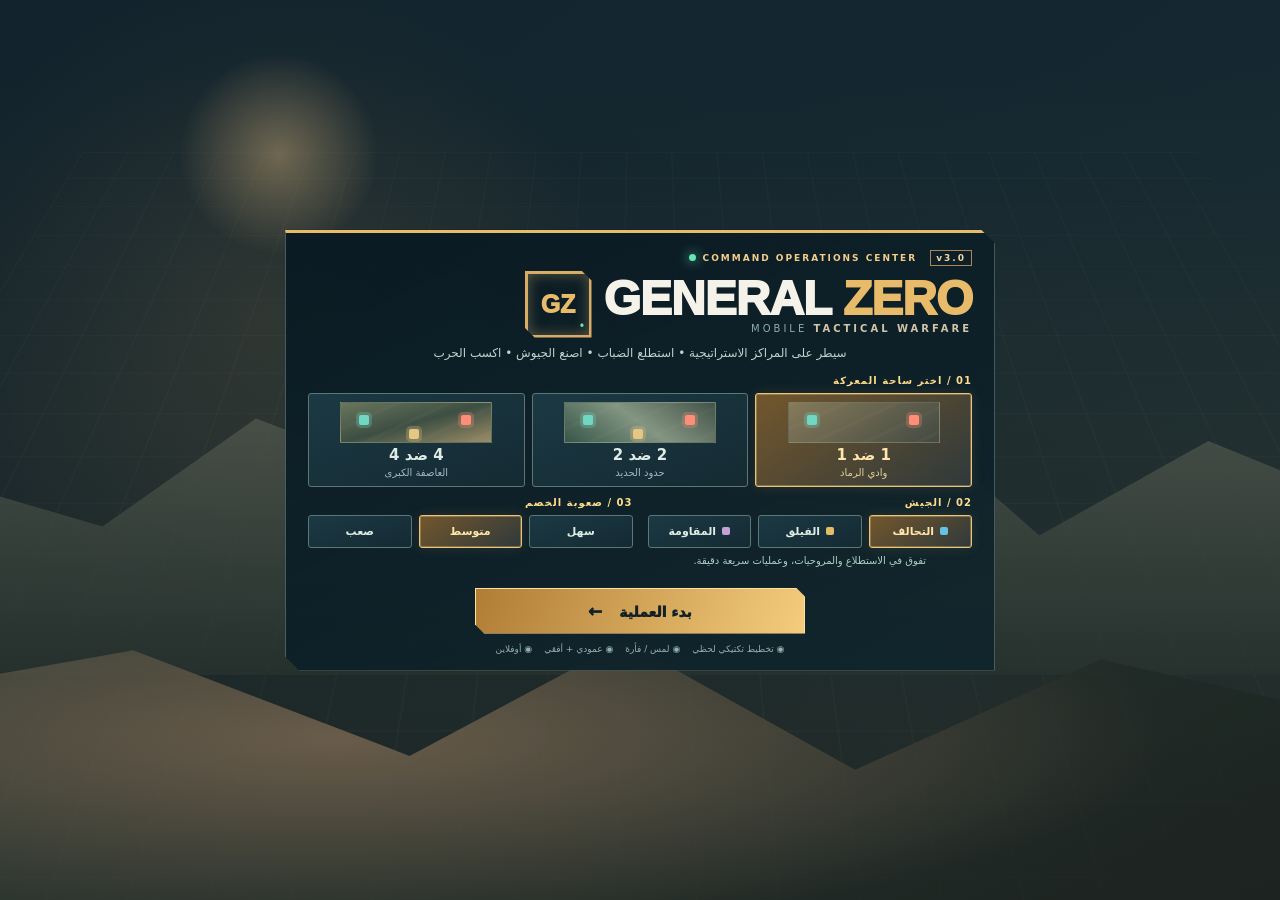
==== commit 81ddba69: "Rebuild RTS alpha v3: strategic objectives, fog, air units, doctrines, mobile UI and PWA" ====
--- a/index.html
+++ b/index.html
@@ -8,11 +8,9 @@
   <meta name="apple-mobile-web-app-capable" content="yes">
   <meta name="apple-mobile-web-app-status-bar-style" content="black-translucent">
   <meta name="description" content="General Zero Mobile - معارك استراتيجية كاملة للمتصفح، عمودي أو أفقي، تعمل دون إنترنت.">
-  
-  
-  <link rel="manifest" href="manifest.webmanifest?v=2.0.0">
+  <link rel="manifest" href="manifest.webmanifest?v=3.0.0">
   <link rel="icon" href="icon.svg" type="image/svg+xml">
-  <link rel="stylesheet" href="styles.css?v=2.0.0">
+  <link rel="stylesheet" href="styles.css?v=3.0.0">
   <title>GENERAL ZERO MOBILE | قيادة المعركة</title>
 </head>
 <body>
@@ -20,27 +18,27 @@
   <canvas id="gameCanvas" aria-label="ساحة المعركة الاستراتيجية"></canvas>
   <div id="hud" class="hidden">
     <header id="topbar">
-      <div class="brand"><span class="brandBadge">GZ</span><span class="brandWords"><b>GENERAL <em>ZERO</em></b><small>MOBILE COMMAND • <span id="versionSmall">2.0</span></small></span></div>
+      <div class="brand"><span class="brandBadge">GZ</span><span class="brandWords"><b>GENERAL <em>ZERO</em></b><small>MOBILE COMMAND • <span id="versionSmall">3.0</span></small></span></div>
       <div class="statusPill gold"><span class="statIcon">◆</span><span class="statusLabel">الأرصدة</span><b id="money">0</b></div>
       <div class="statusPill incomePill"><span class="statIcon">↗</span><span class="statusLabel">الدخل</span><b id="income">+0/ث</b></div>
       <div class="statusPill"><span class="statIcon">▣</span><span class="statusLabel">الوحدات</span><b id="unitCount">0</b></div>
-      <div class="statusPill bases"><span class="statusLabel">الفرق</span><b id="baseCount">0:0</b></div>
+      <div class="statusPill sitePill" title="نقاط الإمداد التي تسيطر عليها"><span class="statIcon">⌾</span><span class="statusLabel">المراكز</span><b id="siteCount">0/0</b></div><div class="statusPill perfPill" title="معدل الإطارات"><span class="statusLabel">FPS</span><b id="fps">60</b></div><div class="statusPill bases"><span class="statusLabel">الفرق</span><b id="baseCount">0:0</b></div>
       <div class="topActions">
         <button id="selectArea" class="topBtn" title="تحديد مجموعة بمستطيل">▱ <span>تحديد</span></button>
         <button id="selectArmy" class="topBtn" title="تحديد كل وحداتك">◉ <span>الجيش</span></button>
         <button id="attackMove" class="topBtn" title="هجوم أثناء التحرك">⌖ <span>هجوم</span></button>
-        <button id="pauseBtn" class="topBtn iconOnly" title="إيقاف مؤقت">Ⅱ</button>
+        <button id="soundBtn" class="topBtn iconOnly" title="كتم المؤثرات" aria-label="تشغيل أو كتم الصوت">♫</button><button id="pauseBtn" class="topBtn iconOnly" title="إيقاف مؤقت">Ⅱ</button>
       </div>
     </header>
     <div id="notification" role="status" aria-live="polite"></div>
     <div id="leftTools" aria-label="تحكم الخريطة">
       <button id="zoomIn" aria-label="تكبير الخريطة">＋</button>
       <button id="zoomOut" aria-label="تصغير الخريطة">−</button>
-      <button id="centerBase" aria-label="الرجوع للقاعدة">⌂</button>
+      <button id="centerBase" aria-label="الرجوع للقاعدة">⌂</button><button id="centerFront" aria-label="الانتقال لأقرب مركز إمداد">◎</button>
     </div>
-    <div id="objectiveCard"><span class="liveDot"></span><span id="objectiveText">ابنِ اقتصادك وقوّاتك، ثم دمّر مراكز العدو.</span></div>
-    <section id="bottomArea" aria-label="لوحة القيادة">
-      <div class="miniWrap"><div class="minimapHeading"><b>الميدان</b><time id="matchClock">00:00</time></div><canvas id="minimap" width="200" height="112" title="المس الخريطة للانتقال"></canvas></div>
+    <div id="objectiveCard"><span class="liveDot"></span><span id="objectiveText">1/4  ابنِ مصفاة قرب بلورات الموارد.</span></div>
+    <button id="panelToggle" title="تصغير لوحة الأوامر" aria-label="إظهار أو إخفاء لوحة القيادة">▾</button><section id="bottomArea" aria-label="لوحة القيادة">
+      <div class="miniWrap"><div class="minimapHeading"><b id="mapName">الميدان</b><time id="matchClock">00:00</time></div><canvas id="minimap" width="200" height="112" title="المس الخريطة للانتقال"></canvas></div>
       <div id="selectionInfo"><div class="selectionEyebrow">الاستخبارات التكتيكية</div><div class="selectionTitle" id="selectedTitle">مركز القيادة</div><div id="selectedDetails">ابنِ البنية العسكرية وسيطر على الموارد.</div></div>
       <div id="actionPanel">
         <nav id="panelTabs" aria-label="تصنيفات الأوامر">
@@ -58,9 +56,9 @@
   <div id="startScreen" class="screen">
     <div class="menuBackdrop" aria-hidden="true"><div class="menuGrid"></div><div class="menuHorizon"></div><div class="menuSun"></div><div class="menuTerrain"></div></div>
     <div class="menuShell">
-      <div class="eyebrow"><span class="liveDot"></span> COMMAND OPERATIONS CENTER <span class="versionTag">v2.0</span></div>
+      <div class="eyebrow"><span class="liveDot"></span> COMMAND OPERATIONS CENTER <span class="versionTag">v3.0</span></div>
       <div class="menuTitle"><div class="menuLogo">GZ<span>•</span></div><div><h1>GENERAL <span>ZERO</span></h1><div class="menuSub">MOBILE <b>TACTICAL WARFARE</b></div></div></div>
-      <p class="tagline">ابنِ قاعدتك • أدر الموارد • قد جيوشك • اكسب الحرب</p>
+      <p class="tagline">سيطر على المراكز الاستراتيجية • استطلع الضباب • اصنع الجيوش • اكسب الحرب</p>
       <div class="configTitle">01 / اختر ساحة المعركة</div>
       <div class="choices maps" id="mapChoices">
         <button data-map="duel" class="choice active"><span class="mapPreview desert"><i></i><i></i></span><b>1 ضد 1</b><small>وادي الرماد</small></button>
@@ -72,7 +70,7 @@
           <button class="choice active" data-faction="alliance"><span class="factionDot alliance"></span>التحالف</button>
           <button class="choice" data-faction="legion"><span class="factionDot legion"></span>الفيلق</button>
           <button class="choice" data-faction="rebels"><span class="factionDot rebels"></span>المقاومة</button>
-        </div></div>
+        </div><div id="doctrineInfo" class="doctrineInfo">تفوق في الاستطلاع والمروحيات، وعمليات سريعة دقيقة.</div></div>
         <div><div class="configTitle">03 / صعوبة الخصم</div><div class="choices compact" id="difficultyChoices">
           <button class="choice" data-diff="easy">سهل</button><button class="choice active" data-diff="normal">متوسط</button><button class="choice" data-diff="hard">صعب</button>
         </div></div>
@@ -85,8 +83,7 @@
   <div id="pauseOverlay" class="hidden"><div class="pauseCard"><span class="eyebrow">COMMAND PAUSED</span><h2>المعركة متوقفة</h2><p>خذ وقتك، القوات بانتظار أوامرك.</p><button id="resumeBtn" class="primary">متابعة المعركة ▶</button><button id="exitBtn" class="secondary">العودة للقائمة</button></div></div>
   <div id="updateToast" class="hidden" role="status"><span>✦ يوجد إصدار جديد للعبة</span><button id="updateNow">تحديث الآن</button></div>
 </div>
-<script src="game.js?v=2.0.0"></script>
-<script src="pwa.js?v=2.0.0" defer></script>
-
+<script src="game.js?v=3.0.0"></script>
+<script src="pwa.js?v=3.0.0" defer></script>
 </body>
-</html>+</html>
--- a/styles.css
+++ b/styles.css
@@ -14,3 +14,26 @@
 #notification.show ~ #objectiveCard{opacity:0}
 
 @media(orientation:portrait) and (max-width:430px){.incomePill{display:none}}
+
+/* v3 — keep the battlefield central in portrait and landscape. */
+#panelToggle{position:absolute;z-index:5;bottom:calc(var(--bottom-h) + 1px);left:50%;transform:translateX(-50%);pointer-events:auto;border:1px solid #91b2a2;background:#142a31ec;color:#e6d5a8;width:46px;height:24px;line-height:19px;font-size:19px;border-radius:7px 7px 0 0;box-shadow:0 -4px 16px #0005}
+#gameRoot.compactHud{--bottom-h:47px}
+#gameRoot.compactHud #bottomArea{min-height:47px;height:47px;padding:6px 10px;gap:0;display:flex;align-items:center}
+#gameRoot.compactHud #bottomArea .miniWrap,#gameRoot.compactHud #selectionInfo,#gameRoot.compactHud #actionBar{display:none!important}
+#gameRoot.compactHud #actionPanel{width:100%;flex:1;max-height:39px;display:flex;align-items:center}
+#gameRoot.compactHud #panelTabs{height:35px;display:flex;justify-content:center;gap:8px;flex:1}
+#gameRoot.compactHud #panelTabs .panelTab{flex:1;max-width:170px;min-width:0;display:flex;justify-content:center;align-items:center;font-size:11px;border:1px solid #547b77}
+#gameRoot.compactHud #panelTabs .panelTab span{display:inline}
+#gameRoot.compactHud #cancelMode{bottom:56px}
+#gameRoot.compactHud #updateToast{bottom:56px}
+.sitePill{border-color:#c5a56a74;background:#483f2633}.sitePill .statIcon{color:#f6d58c}
+.perfPill{border-color:#648f8580}.perfPill b{color:#76ddaa;font-size:11px}
+#topbar{background:linear-gradient(180deg,#071417,#102a33f8);box-shadow:0 8px 19px #04121da8}
+#bottomArea{background:linear-gradient(0deg,#06121af7,#122c37f5)}
+#objectiveCard{box-shadow:0 4px 18px #06131ba8}
+#gameRoot:not(.compactHud) #bottomArea{transition:height .18s ease}
+@media(orientation:portrait){#gameRoot.compactHud #bottomArea{display:flex;grid-template-columns:none;grid-template-rows:none}#panelToggle{bottom:calc(var(--bottom-h) + 1px)}.perfPill{display:none}.sitePill .statusLabel{display:none}}
+@media(max-width:850px) and (orientation:landscape){.perfPill,.sitePill .statusLabel{display:none}.topActions{gap:3px}#soundBtn{padding:3px;min-width:28px}}
+@media(max-width:380px) and (orientation:portrait){.sitePill{display:none}#soundBtn{padding:3px;min-width:28px}}
+
+.doctrineInfo{margin:5px 0 0;min-height:20px;font-size:10px;color:#aed1cb;text-align:center;line-height:1.5}.configRow{align-items:start}
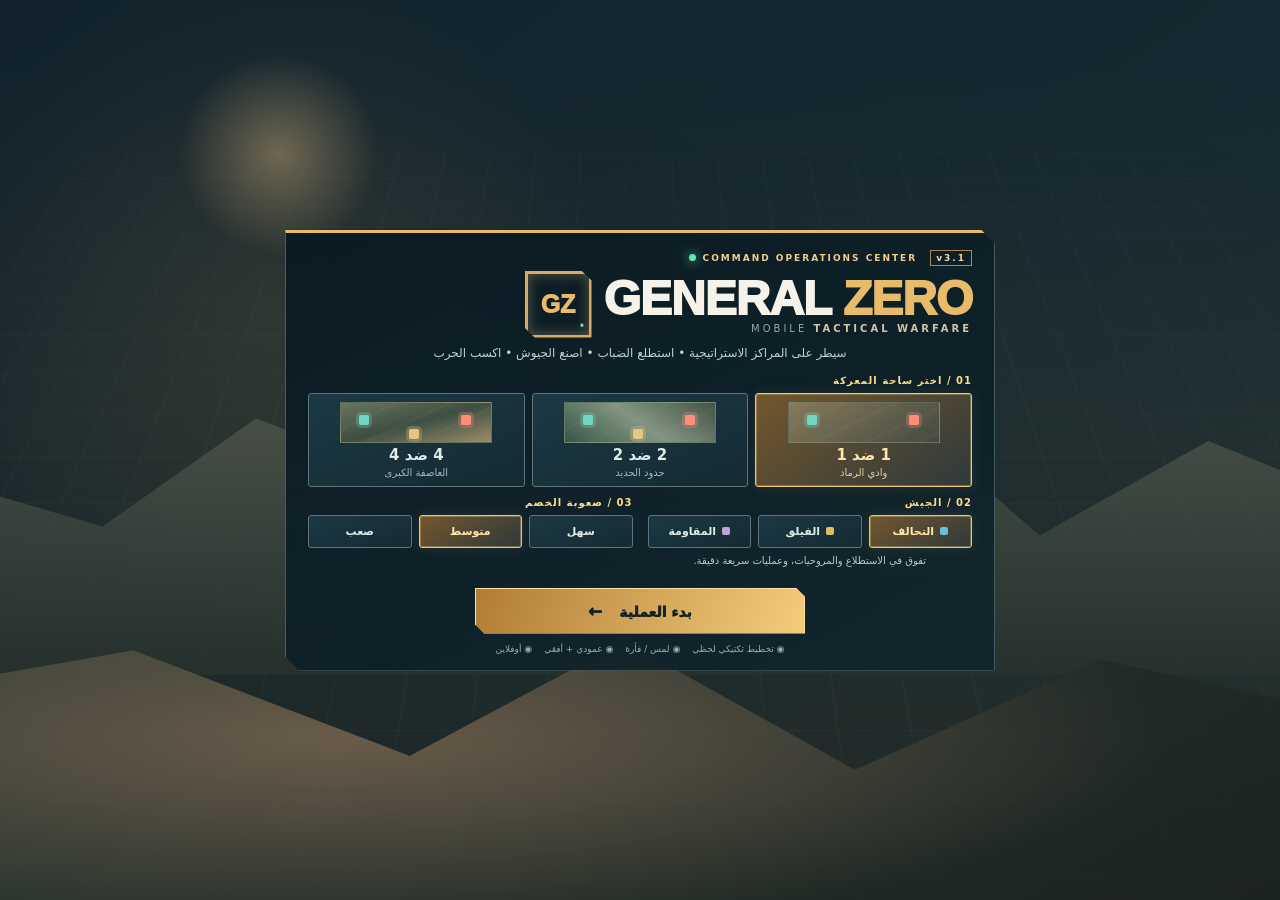
==== commit b9446e05: "Alpha v4 complete QA pass: save/resume, fair fog, tactical navigation, 21 original sprites, responsi" ====
--- a/index.html
+++ b/index.html
@@ -7,10 +7,12 @@
   <meta name="mobile-web-app-capable" content="yes">
   <meta name="apple-mobile-web-app-capable" content="yes">
   <meta name="apple-mobile-web-app-status-bar-style" content="black-translucent">
-  <meta name="description" content="General Zero Mobile - معارك استراتيجية كاملة للمتصفح، عمودي أو أفقي، تعمل دون إنترنت.">
-  <link rel="manifest" href="manifest.webmanifest?v=3.0.0">
+  <meta name="description" content="General Zero Mobile لعبة استراتيجية مستقلة، عمودي وأفقي، مع استكمال المباريات وتحديث PWA بلا إعادة تثبيت.">
+  
+  
+  <link rel="manifest" href="manifest.webmanifest?v=4.0.0">
   <link rel="icon" href="icon.svg" type="image/svg+xml">
-  <link rel="stylesheet" href="styles.css?v=3.0.0">
+  <link rel="stylesheet" href="styles.css?v=4.0.0">
   <title>GENERAL ZERO MOBILE | قيادة المعركة</title>
 </head>
 <body>
@@ -18,7 +20,7 @@
   <canvas id="gameCanvas" aria-label="ساحة المعركة الاستراتيجية"></canvas>
   <div id="hud" class="hidden">
     <header id="topbar">
-      <div class="brand"><span class="brandBadge">GZ</span><span class="brandWords"><b>GENERAL <em>ZERO</em></b><small>MOBILE COMMAND • <span id="versionSmall">3.0</span></small></span></div>
+      <div class="brand"><span class="brandBadge">GZ</span><span class="brandWords"><b>GENERAL <em>ZERO</em></b><small>MOBILE COMMAND • <span id="versionSmall">3.1</span></small></span></div>
       <div class="statusPill gold"><span class="statIcon">◆</span><span class="statusLabel">الأرصدة</span><b id="money">0</b></div>
       <div class="statusPill incomePill"><span class="statIcon">↗</span><span class="statusLabel">الدخل</span><b id="income">+0/ث</b></div>
       <div class="statusPill"><span class="statIcon">▣</span><span class="statusLabel">الوحدات</span><b id="unitCount">0</b></div>
@@ -56,7 +58,7 @@
   <div id="startScreen" class="screen">
     <div class="menuBackdrop" aria-hidden="true"><div class="menuGrid"></div><div class="menuHorizon"></div><div class="menuSun"></div><div class="menuTerrain"></div></div>
     <div class="menuShell">
-      <div class="eyebrow"><span class="liveDot"></span> COMMAND OPERATIONS CENTER <span class="versionTag">v3.0</span></div>
+      <div class="eyebrow"><span class="liveDot"></span> COMMAND OPERATIONS CENTER <span class="versionTag">v3.1</span></div>
       <div class="menuTitle"><div class="menuLogo">GZ<span>•</span></div><div><h1>GENERAL <span>ZERO</span></h1><div class="menuSub">MOBILE <b>TACTICAL WARFARE</b></div></div></div>
       <p class="tagline">سيطر على المراكز الاستراتيجية • استطلع الضباب • اصنع الجيوش • اكسب الحرب</p>
       <div class="configTitle">01 / اختر ساحة المعركة</div>
@@ -76,14 +78,16 @@
         </div></div>
       </div>
       <button id="startBtn" class="primary">بدء العملية <span>←</span></button>
+      <button id="continueBtn" class="resumeBtn hidden">↶ استكمال المعركة المحفوظة</button>
       <div class="menuFooter"><span>◉ تخطيط تكتيكي لحظي</span><span>◉ لمس / فأرة</span><span>◉ عمودي + أفقي</span><span>◉ أوفلاين</span></div>
     </div>
   </div>
   <div id="endScreen" class="screen hidden"><div class="endPanel"><div id="endIcon">✦</div><div class="eyebrow">MISSION REPORT</div><h2 id="endTitle"></h2><p id="endDetails"></p><button id="restartBtn" class="primary">معركة جديدة ↻</button></div></div>
-  <div id="pauseOverlay" class="hidden"><div class="pauseCard"><span class="eyebrow">COMMAND PAUSED</span><h2>المعركة متوقفة</h2><p>خذ وقتك، القوات بانتظار أوامرك.</p><button id="resumeBtn" class="primary">متابعة المعركة ▶</button><button id="exitBtn" class="secondary">العودة للقائمة</button></div></div>
-  <div id="updateToast" class="hidden" role="status"><span>✦ يوجد إصدار جديد للعبة</span><button id="updateNow">تحديث الآن</button></div>
+  <div id="pauseOverlay" class="hidden"><div class="pauseCard"><span class="eyebrow">COMMAND PAUSED</span><h2>المعركة متوقفة</h2><p>خذ وقتك، القوات بانتظار أوامرك.</p><button id="resumeBtn" class="primary">متابعة المعركة ▶</button><button id="saveBtn" class="secondary">💾 حفظ المباراة</button><button id="exitBtn" class="secondary">العودة للقائمة</button></div></div>
+  <div id="updateToast" class="hidden" role="status"><span>✦ يوجد تحديث جديد — تُحفظ المباراة أولاً</span><button id="updateNow">حفظ وتحديث</button><button id="updateLater">لاحقاً</button></div>
 </div>
-<script src="game.js?v=3.0.0"></script>
-<script src="pwa.js?v=3.0.0" defer></script>
+<script src="game.js?v=4.0.0"></script>
+<script src="pwa.js?v=4.0.0" defer></script>
+
 </body>
 </html>
--- a/styles.css
+++ b/styles.css
@@ -37,3 +37,36 @@
 @media(max-width:380px) and (orientation:portrait){.sitePill{display:none}#soundBtn{padding:3px;min-width:28px}}
 
 .doctrineInfo{margin:5px 0 0;min-height:20px;font-size:10px;color:#aed1cb;text-align:center;line-height:1.5}.configRow{align-items:start}
+
+/* Resume an interrupted PWA match without reinstall or lost progress. */
+.resumeBtn{display:block;margin:8px auto 0;min-height:42px;padding:8px 18px;border:1px solid #4e8779;border-radius:10px;background:#143b35;color:#d4fff0;font-size:14px;font-weight:750;width:min(100%,360px);cursor:pointer;}
+.resumeBtn.hidden{display:none!important;}
+.resumeBtn:active{filter:brightness(1.3);}
+
+/* v4 ergonomics — more battlefield, less dashboard; explicit saved-game action. */
+#saveBtn{background:#163b38;border:1px solid #66ab95;color:#d0f9e7;margin:5px 0;}
+#updateToast button{margin-inline-start:6px;min-height:32px}
+#updateLater{background:#283b43;color:#bcd4d2;border:1px solid #7b9793}
+#gameCanvas{cursor:crosshair}
+@media(min-width:600px) and (orientation:landscape){#objectiveCard{max-width:min(320px,42vw)}.action{box-shadow:inset 0 1px 0 #ffffff15}}
+@media(orientation:portrait){#objectiveCard{max-width:68vw}.action:focus-visible{outline-offset:-3px}}
+
+/* v4 ergonomics — more battlefield, less dashboard; explicit saved-game action. */
+#saveBtn{background:#163b38;border:1px solid #66ab95;color:#d0f9e7;margin:5px 0;}
+#updateToast button{margin-inline-start:6px;min-height:32px}
+#updateLater{background:#283b43;color:#bcd4d2;border:1px solid #7b9793}
+#gameCanvas{cursor:crosshair}
+@media(min-width:600px) and (orientation:landscape){#objectiveCard{max-width:min(320px,42vw)}.action{box-shadow:inset 0 1px 0 #ffffff15}}
+@media(orientation:portrait){#objectiveCard{max-width:68vw}.action:focus-visible{outline-offset:-3px}}
+
+/* v4 ergonomics — more battlefield, less dashboard; explicit saved-game action. */
+#saveBtn{background:#163b38;border:1px solid #66ab95;color:#d0f9e7;margin:5px 0;}
+#updateToast button{margin-inline-start:6px;min-height:32px}
+#updateLater{background:#283b43;color:#bcd4d2;border:1px solid #7b9793}
+#gameCanvas{cursor:crosshair}
+@media(min-width:600px) and (orientation:landscape){#objectiveCard{max-width:min(320px,42vw)}.action{box-shadow:inset 0 1px 0 #ffffff15}}
+@media(orientation:portrait){#objectiveCard{max-width:68vw}.action:focus-visible{outline-offset:-3px}}
+
+/* Original faction sprites double as readable mobile command card icons. */
+.action .glyph.unitSprite{background-image:url('sprite_atlas.png?v=4.0.0');background-size:196px 84px;background-repeat:no-repeat;width:28px;height:28px;flex-shrink:0;filter:drop-shadow(0 2px 3px #0008);}
+@media(max-height:510px) and (orientation:landscape){.action .glyph.unitSprite{width:28px;height:28px}}
